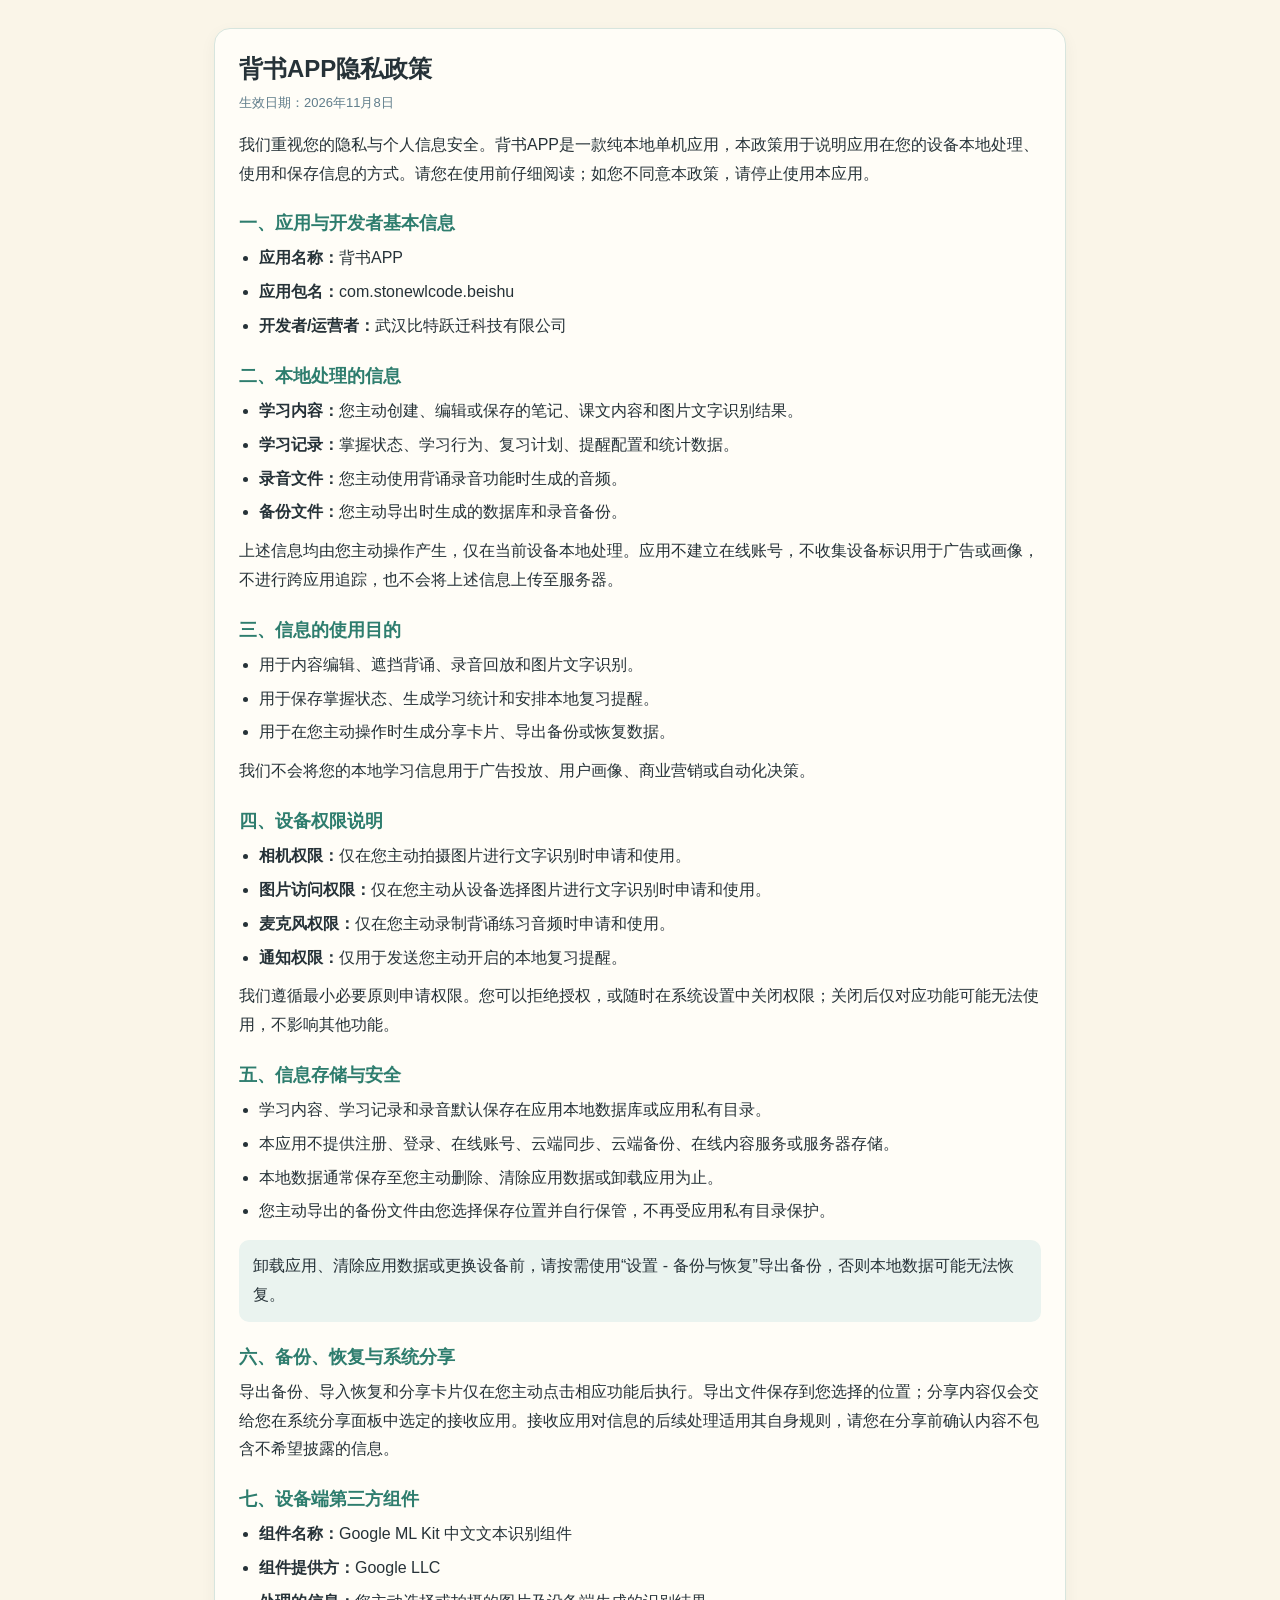
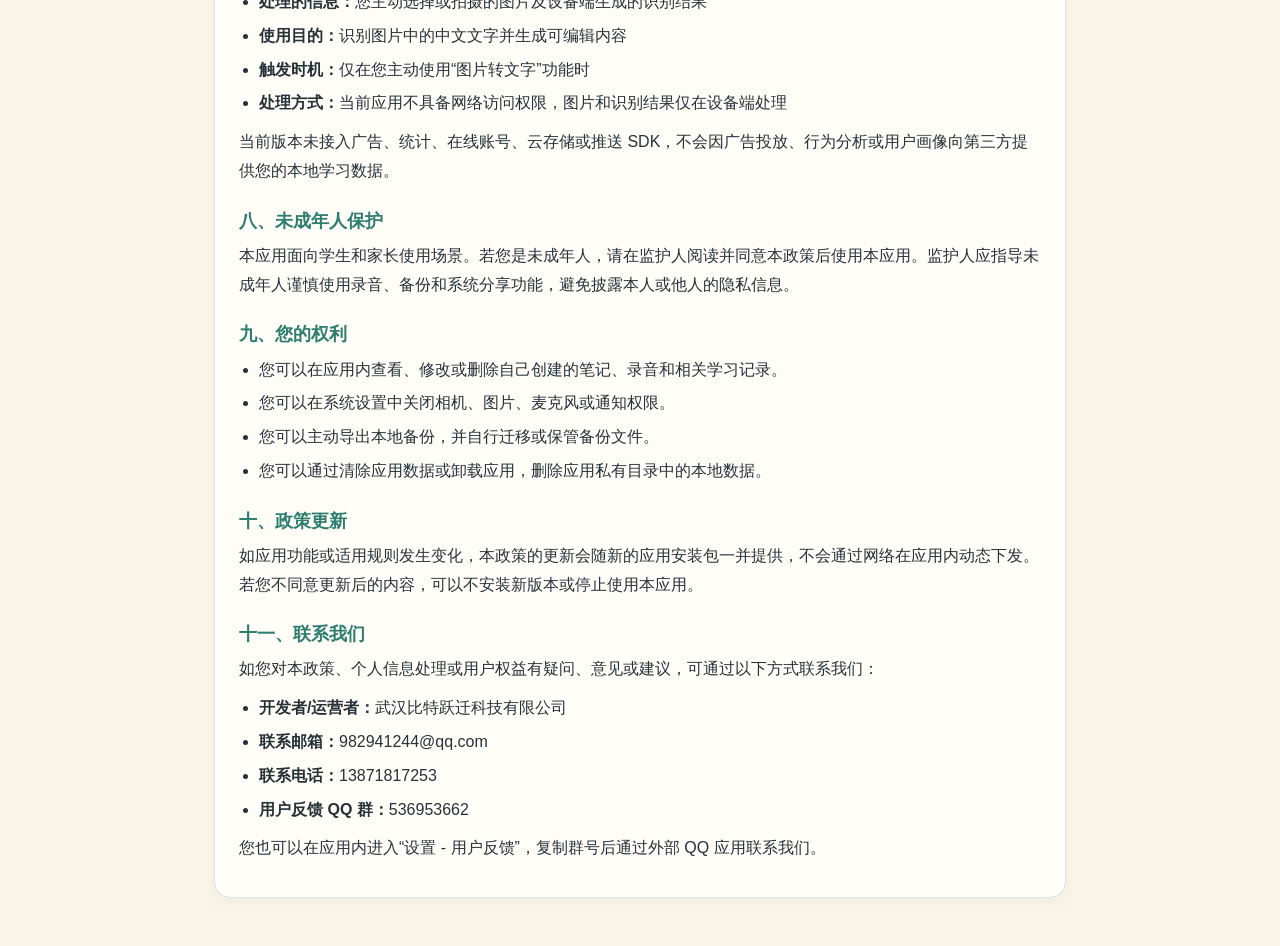
==== beishu/beishu_privacy_policy.html @ 4cb39d7a "背书APPV1.0.0和1.0.1版本隐私政策" ====
<!doctype html>
<html lang="zh-CN">
<head>
  <meta charset="utf-8" />
  <meta name="viewport" content="width=device-width, initial-scale=1, viewport-fit=cover" />
  <title>背书APP隐私政策</title>
  <style>
    :root{color-scheme:light;--ink:#263238;--muted:#607d8b;--primary:#2e7d6e;--paper:#faf5e8;--surface:#fffdf7;--border:#d7e5de;--notice:#eaf3ef}
    *{box-sizing:border-box}
    html{background:var(--paper)}
    body{margin:0;background:var(--paper);color:var(--ink);font-family:-apple-system,BlinkMacSystemFont,"PingFang SC","Microsoft YaHei",sans-serif;font-size:16px;line-height:1.8}
    .wrap{max-width:900px;margin:0 auto;padding:24px 16px 40px}
    .card{background:var(--surface);border:1px solid var(--border);border-radius:16px;padding:18px 16px;box-shadow:0 5px 16px rgba(38,50,56,.05)}
    h1{margin:0 0 6px;font-size:24px;line-height:1.35}
    h2{margin:22px 0 8px;color:var(--primary);font-size:18px;line-height:1.45}
    h3{margin:14px 0 5px;font-size:16px}
    p{margin:0 0 10px}
    ul{margin:7px 0 10px;padding-left:20px}
    li{margin:5px 0}
    .meta{margin-bottom:16px;color:var(--muted);font-size:13px}
    .notice{margin:14px 0;padding:12px 14px;border-radius:10px;background:var(--notice);color:var(--ink)}
    @media (min-width:600px){.wrap{padding:28px 24px 48px}.card{padding:24px}}
  </style>
</head>
<body>
<main class="wrap">
  <article class="card">
    <h1>背书APP隐私政策</h1>
    <p class="meta">生效日期：2026年11月8日</p>
    <p>我们重视您的隐私与个人信息安全。背书APP是一款纯本地单机应用，本政策用于说明应用在您的设备本地处理、使用和保存信息的方式。请您在使用前仔细阅读；如您不同意本政策，请停止使用本应用。</p>

    <h2>一、应用与开发者基本信息</h2>
    <ul>
      <li><strong>应用名称：</strong>背书APP</li>
      <li><strong>应用包名：</strong>com.stonewlcode.beishu</li>
      <li><strong>开发者/运营者：</strong>武汉比特跃迁科技有限公司</li>
    </ul>

    <h2>二、本地处理的信息</h2>
    <ul>
      <li><strong>学习内容：</strong>您主动创建、编辑或保存的笔记、课文内容和图片文字识别结果。</li>
      <li><strong>学习记录：</strong>掌握状态、学习行为、复习计划、提醒配置和统计数据。</li>
      <li><strong>录音文件：</strong>您主动使用背诵录音功能时生成的音频。</li>
      <li><strong>备份文件：</strong>您主动导出时生成的数据库和录音备份。</li>
    </ul>
    <p>上述信息均由您主动操作产生，仅在当前设备本地处理。应用不建立在线账号，不收集设备标识用于广告或画像，不进行跨应用追踪，也不会将上述信息上传至服务器。</p>

    <h2>三、信息的使用目的</h2>
    <ul>
      <li>用于内容编辑、遮挡背诵、录音回放和图片文字识别。</li>
      <li>用于保存掌握状态、生成学习统计和安排本地复习提醒。</li>
      <li>用于在您主动操作时生成分享卡片、导出备份或恢复数据。</li>
    </ul>
    <p>我们不会将您的本地学习信息用于广告投放、用户画像、商业营销或自动化决策。</p>

    <h2>四、设备权限说明</h2>
    <ul>
      <li><strong>相机权限：</strong>仅在您主动拍摄图片进行文字识别时申请和使用。</li>
      <li><strong>图片访问权限：</strong>仅在您主动从设备选择图片进行文字识别时申请和使用。</li>
      <li><strong>麦克风权限：</strong>仅在您主动录制背诵练习音频时申请和使用。</li>
      <li><strong>通知权限：</strong>仅用于发送您主动开启的本地复习提醒。</li>
    </ul>
    <p>我们遵循最小必要原则申请权限。您可以拒绝授权，或随时在系统设置中关闭权限；关闭后仅对应功能可能无法使用，不影响其他功能。</p>

    <h2>五、信息存储与安全</h2>
    <ul>
      <li>学习内容、学习记录和录音默认保存在应用本地数据库或应用私有目录。</li>
      <li>本应用不提供注册、登录、在线账号、云端同步、云端备份、在线内容服务或服务器存储。</li>
      <li>本地数据通常保存至您主动删除、清除应用数据或卸载应用为止。</li>
      <li>您主动导出的备份文件由您选择保存位置并自行保管，不再受应用私有目录保护。</li>
    </ul>
    <div class="notice">卸载应用、清除应用数据或更换设备前，请按需使用“设置 - 备份与恢复”导出备份，否则本地数据可能无法恢复。</div>

    <h2>六、备份、恢复与系统分享</h2>
    <p>导出备份、导入恢复和分享卡片仅在您主动点击相应功能后执行。导出文件保存到您选择的位置；分享内容仅会交给您在系统分享面板中选定的接收应用。接收应用对信息的后续处理适用其自身规则，请您在分享前确认内容不包含不希望披露的信息。</p>

    <h2>七、设备端第三方组件</h2>
    <ul>
      <li><strong>组件名称：</strong>Google ML Kit 中文文本识别组件</li>
      <li><strong>组件提供方：</strong>Google LLC</li>
      <li><strong>处理的信息：</strong>您主动选择或拍摄的图片及设备端生成的识别结果</li>
      <li><strong>使用目的：</strong>识别图片中的中文文字并生成可编辑内容</li>
      <li><strong>触发时机：</strong>仅在您主动使用“图片转文字”功能时</li>
      <li><strong>处理方式：</strong>当前应用不具备网络访问权限，图片和识别结果仅在设备端处理</li>
    </ul>
    <p>当前版本未接入广告、统计、在线账号、云存储或推送 SDK，不会因广告投放、行为分析或用户画像向第三方提供您的本地学习数据。</p>

    <h2>八、未成年人保护</h2>
    <p>本应用面向学生和家长使用场景。若您是未成年人，请在监护人阅读并同意本政策后使用本应用。监护人应指导未成年人谨慎使用录音、备份和系统分享功能，避免披露本人或他人的隐私信息。</p>

    <h2>九、您的权利</h2>
    <ul>
      <li>您可以在应用内查看、修改或删除自己创建的笔记、录音和相关学习记录。</li>
      <li>您可以在系统设置中关闭相机、图片、麦克风或通知权限。</li>
      <li>您可以主动导出本地备份，并自行迁移或保管备份文件。</li>
      <li>您可以通过清除应用数据或卸载应用，删除应用私有目录中的本地数据。</li>
    </ul>

    <h2>十、政策更新</h2>
    <p>如应用功能或适用规则发生变化，本政策的更新会随新的应用安装包一并提供，不会通过网络在应用内动态下发。若您不同意更新后的内容，可以不安装新版本或停止使用本应用。</p>

    <h2>十一、联系我们</h2>
    <p>如您对本政策、个人信息处理或用户权益有疑问、意见或建议，可通过以下方式联系我们：</p>
    <ul>
      <li><strong>开发者/运营者：</strong>武汉比特跃迁科技有限公司</li>
      <li><strong>联系邮箱：</strong>982941244@qq.com</li>
      <li><strong>联系电话：</strong>13871817253</li>
      <li><strong>用户反馈 QQ 群：</strong>536953662</li>
    </ul>
    <p>您也可以在应用内进入“设置 - 用户反馈”，复制群号后通过外部 QQ 应用联系我们。</p>
  </article>
</main>
</body>
</html>
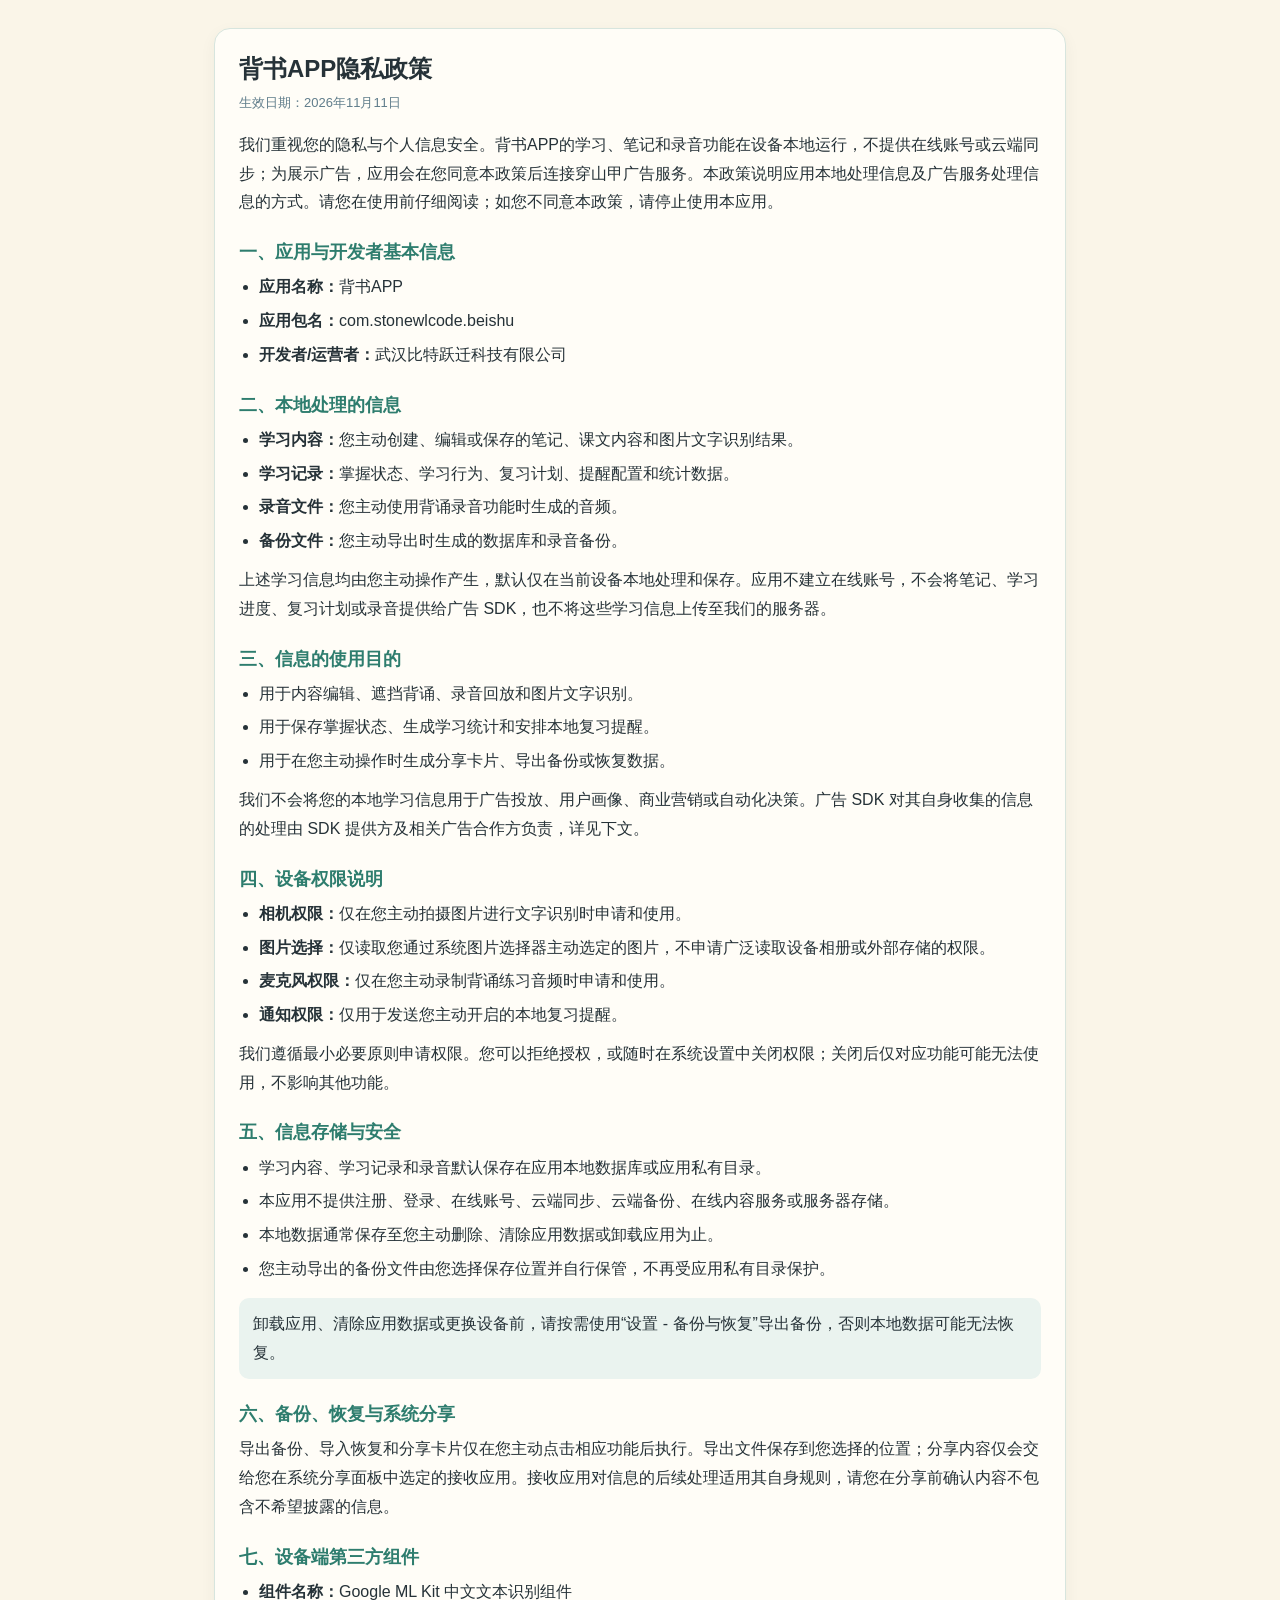
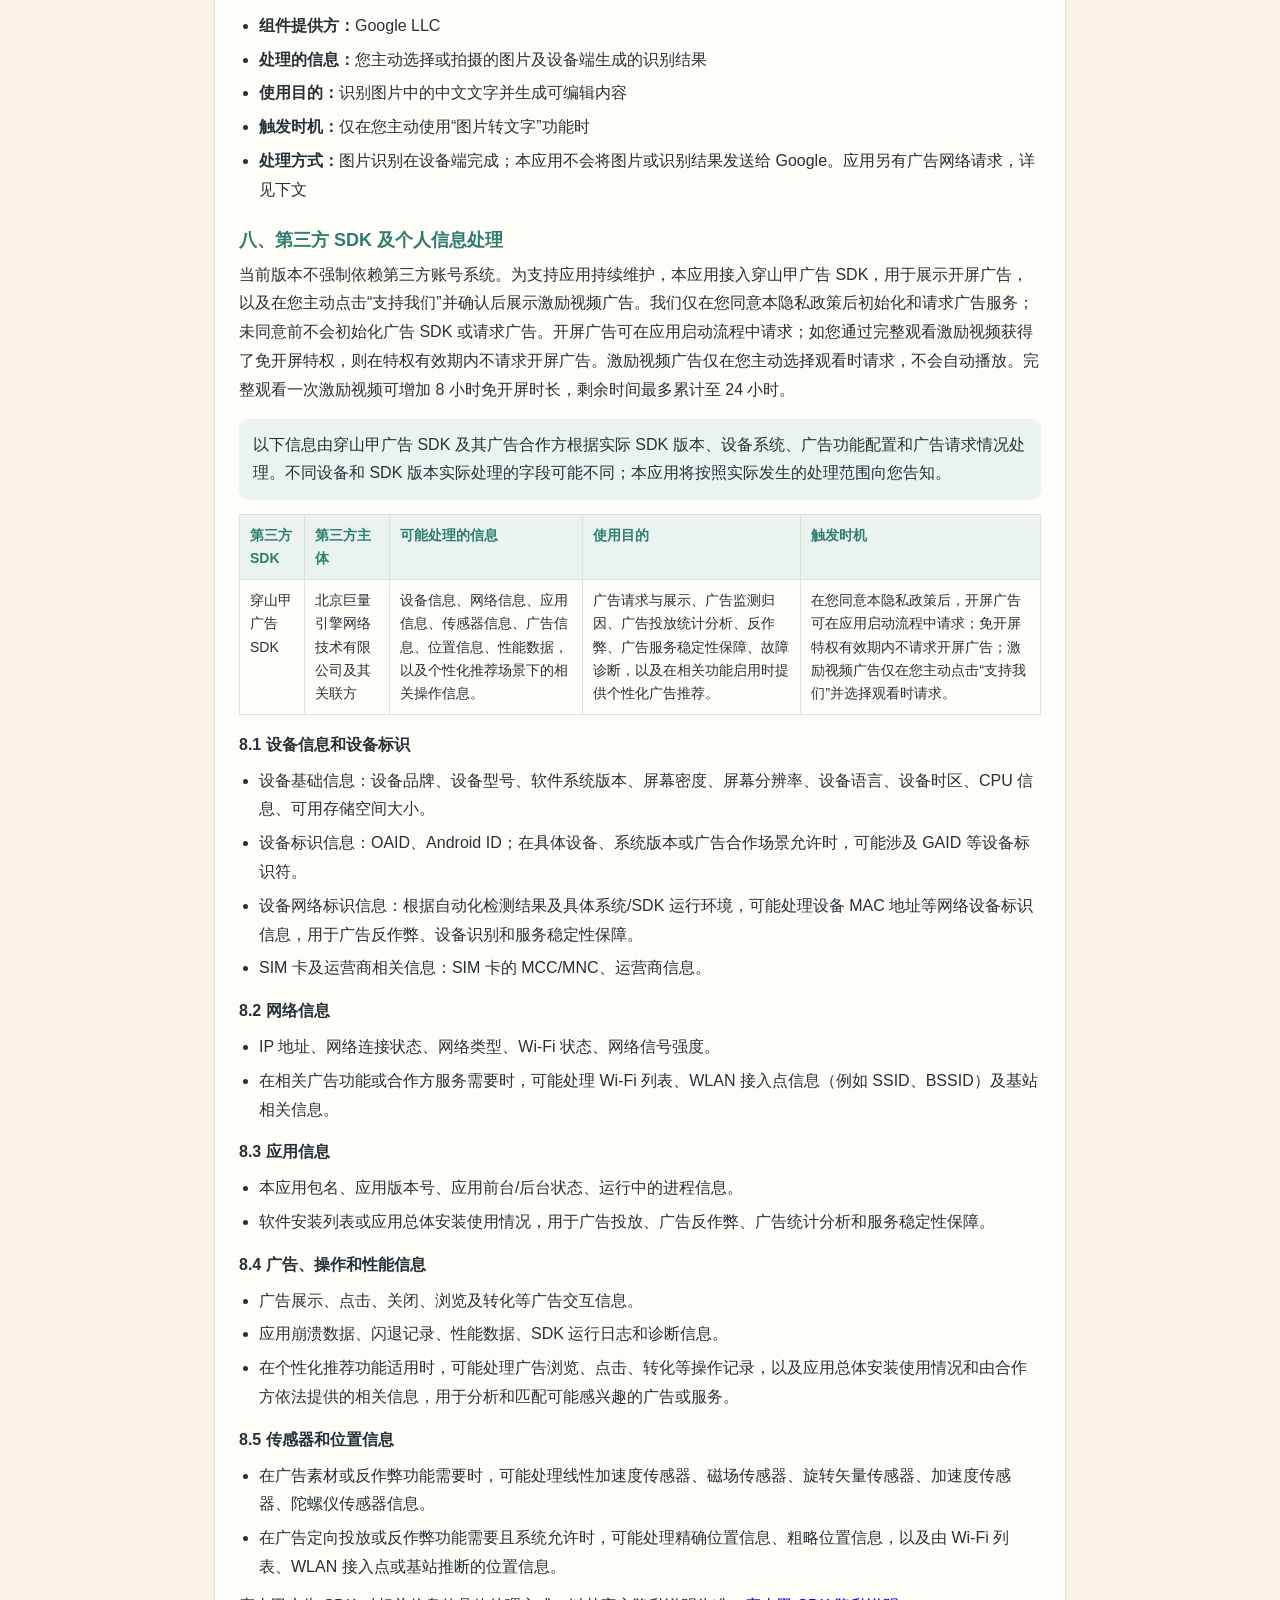
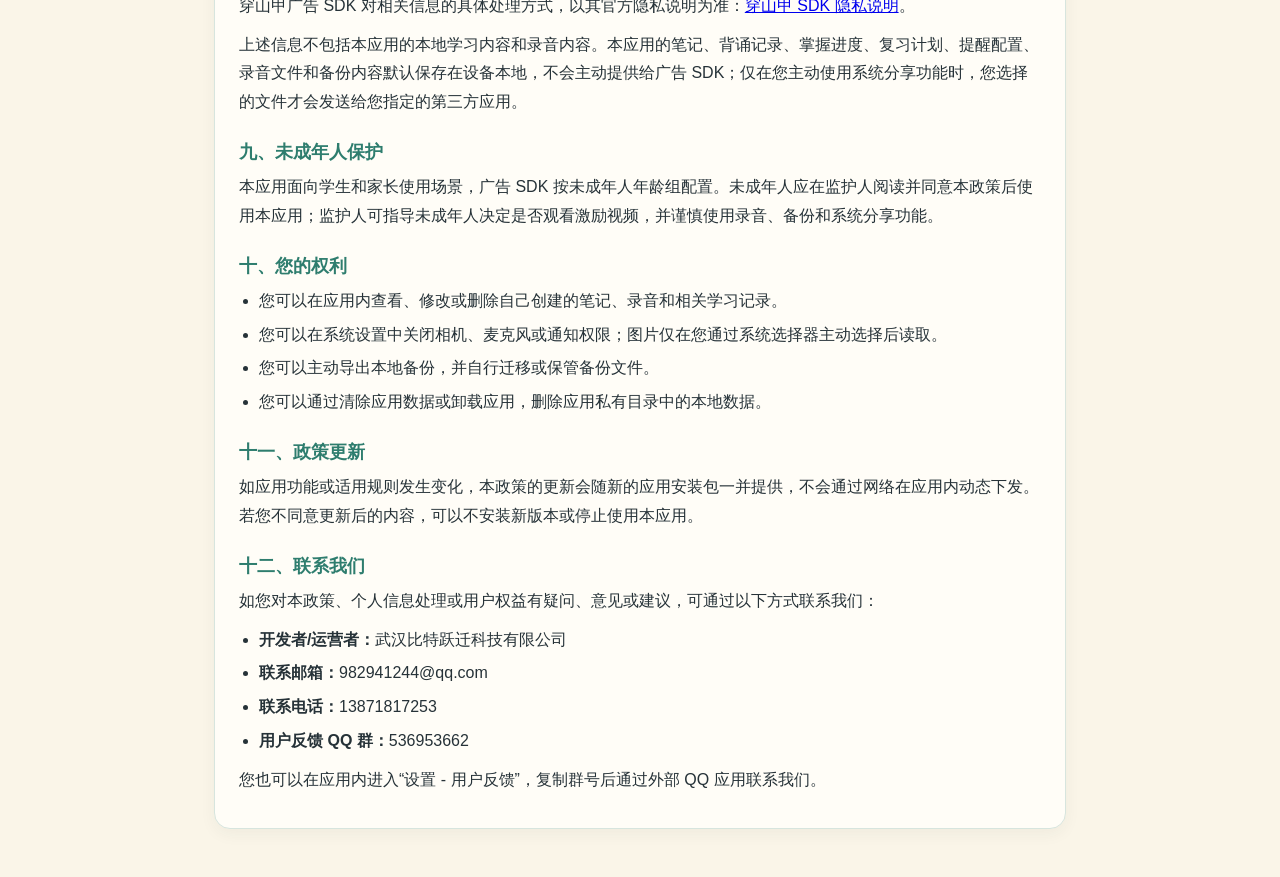
==== commit 927b27dc: "背书APPV1.0.2隐私政策" ====
--- a/beishu/beishu_privacy_policy.html
+++ b/beishu/beishu_privacy_policy.html
@@ -19,6 +19,10 @@
     li{margin:5px 0}
     .meta{margin-bottom:16px;color:var(--muted);font-size:13px}
     .notice{margin:14px 0;padding:12px 14px;border-radius:10px;background:var(--notice);color:var(--ink)}
+    .table-scroll{max-width:100%;overflow-x:auto;margin:10px 0 16px}
+    table{width:100%;min-width:680px;border-collapse:collapse;font-size:14px;line-height:1.65}
+    th,td{border:1px solid var(--border);padding:9px 10px;text-align:left;vertical-align:top}
+    th{background:var(--notice);color:var(--primary)}
     @media (min-width:600px){.wrap{padding:28px 24px 48px}.card{padding:24px}}
   </style>
 </head>
@@ -26,8 +30,8 @@
 <main class="wrap">
   <article class="card">
     <h1>背书APP隐私政策</h1>
-    <p class="meta">生效日期：2026年11月8日</p>
-    <p>我们重视您的隐私与个人信息安全。背书APP是一款纯本地单机应用，本政策用于说明应用在您的设备本地处理、使用和保存信息的方式。请您在使用前仔细阅读；如您不同意本政策，请停止使用本应用。</p>
+    <p class="meta">生效日期：2026年11月11日</p>
+    <p>我们重视您的隐私与个人信息安全。背书APP的学习、笔记和录音功能在设备本地运行，不提供在线账号或云端同步；为展示广告，应用会在您同意本政策后连接穿山甲广告服务。本政策说明应用本地处理信息及广告服务处理信息的方式。请您在使用前仔细阅读；如您不同意本政策，请停止使用本应用。</p>
 
     <h2>一、应用与开发者基本信息</h2>
     <ul>
@@ -43,7 +47,7 @@
       <li><strong>录音文件：</strong>您主动使用背诵录音功能时生成的音频。</li>
       <li><strong>备份文件：</strong>您主动导出时生成的数据库和录音备份。</li>
     </ul>
-    <p>上述信息均由您主动操作产生，仅在当前设备本地处理。应用不建立在线账号，不收集设备标识用于广告或画像，不进行跨应用追踪，也不会将上述信息上传至服务器。</p>
+    <p>上述学习信息均由您主动操作产生，默认仅在当前设备本地处理和保存。应用不建立在线账号，不会将笔记、学习进度、复习计划或录音提供给广告 SDK，也不将这些学习信息上传至我们的服务器。</p>
 
     <h2>三、信息的使用目的</h2>
     <ul>
@@ -51,12 +55,12 @@
       <li>用于保存掌握状态、生成学习统计和安排本地复习提醒。</li>
       <li>用于在您主动操作时生成分享卡片、导出备份或恢复数据。</li>
     </ul>
-    <p>我们不会将您的本地学习信息用于广告投放、用户画像、商业营销或自动化决策。</p>
+    <p>我们不会将您的本地学习信息用于广告投放、用户画像、商业营销或自动化决策。广告 SDK 对其自身收集的信息的处理由 SDK 提供方及相关广告合作方负责，详见下文。</p>
 
     <h2>四、设备权限说明</h2>
     <ul>
       <li><strong>相机权限：</strong>仅在您主动拍摄图片进行文字识别时申请和使用。</li>
-      <li><strong>图片访问权限：</strong>仅在您主动从设备选择图片进行文字识别时申请和使用。</li>
+      <li><strong>图片选择：</strong>仅读取您通过系统图片选择器主动选定的图片，不申请广泛读取设备相册或外部存储的权限。</li>
       <li><strong>麦克风权限：</strong>仅在您主动录制背诵练习音频时申请和使用。</li>
       <li><strong>通知权限：</strong>仅用于发送您主动开启的本地复习提醒。</li>
     </ul>
@@ -81,25 +85,81 @@
       <li><strong>处理的信息：</strong>您主动选择或拍摄的图片及设备端生成的识别结果</li>
       <li><strong>使用目的：</strong>识别图片中的中文文字并生成可编辑内容</li>
       <li><strong>触发时机：</strong>仅在您主动使用“图片转文字”功能时</li>
-      <li><strong>处理方式：</strong>当前应用不具备网络访问权限，图片和识别结果仅在设备端处理</li>
+      <li><strong>处理方式：</strong>图片识别在设备端完成；本应用不会将图片或识别结果发送给 Google。应用另有广告网络请求，详见下文</li>
     </ul>
-    <p>当前版本未接入广告、统计、在线账号、云存储或推送 SDK，不会因广告投放、行为分析或用户画像向第三方提供您的本地学习数据。</p>
 
-    <h2>八、未成年人保护</h2>
-    <p>本应用面向学生和家长使用场景。若您是未成年人，请在监护人阅读并同意本政策后使用本应用。监护人应指导未成年人谨慎使用录音、备份和系统分享功能，避免披露本人或他人的隐私信息。</p>
+    <h2>八、第三方 SDK 及个人信息处理</h2>
+    <p>当前版本不强制依赖第三方账号系统。为支持应用持续维护，本应用接入穿山甲广告 SDK，用于展示开屏广告，以及在您主动点击“支持我们”并确认后展示激励视频广告。我们仅在您同意本隐私政策后初始化和请求广告服务；未同意前不会初始化广告 SDK 或请求广告。开屏广告可在应用启动流程中请求；如您通过完整观看激励视频获得了免开屏特权，则在特权有效期内不请求开屏广告。激励视频广告仅在您主动选择观看时请求，不会自动播放。完整观看一次激励视频可增加 8 小时免开屏时长，剩余时间最多累计至 24 小时。</p>
+    <div class="notice">以下信息由穿山甲广告 SDK 及其广告合作方根据实际 SDK 版本、设备系统、广告功能配置和广告请求情况处理。不同设备和 SDK 版本实际处理的字段可能不同；本应用将按照实际发生的处理范围向您告知。</div>
+    <div class="table-scroll">
+      <table>
+        <tr>
+          <th>第三方 SDK</th>
+          <th>第三方主体</th>
+          <th>可能处理的信息</th>
+          <th>使用目的</th>
+          <th>触发时机</th>
+        </tr>
+        <tr>
+          <td>穿山甲广告 SDK</td>
+          <td>北京巨量引擎网络技术有限公司及其关联方</td>
+          <td>设备信息、网络信息、应用信息、传感器信息、广告信息、位置信息、性能数据，以及个性化推荐场景下的相关操作信息。</td>
+          <td>广告请求与展示、广告监测归因、广告投放统计分析、反作弊、广告服务稳定性保障、故障诊断，以及在相关功能启用时提供个性化广告推荐。</td>
+          <td>在您同意本隐私政策后，开屏广告可在应用启动流程中请求；免开屏特权有效期内不请求开屏广告；激励视频广告仅在您主动点击“支持我们”并选择观看时请求。</td>
+        </tr>
+      </table>
+    </div>
+    <h3>8.1 设备信息和设备标识</h3>
+    <ul>
+      <li>设备基础信息：设备品牌、设备型号、软件系统版本、屏幕密度、屏幕分辨率、设备语言、设备时区、CPU 信息、可用存储空间大小。</li>
+      <li>设备标识信息：OAID、Android ID；在具体设备、系统版本或广告合作场景允许时，可能涉及 GAID 等设备标识符。</li>
+      <li>设备网络标识信息：根据自动化检测结果及具体系统/SDK 运行环境，可能处理设备 MAC 地址等网络设备标识信息，用于广告反作弊、设备识别和服务稳定性保障。</li>
+      <li>SIM 卡及运营商相关信息：SIM 卡的 MCC/MNC、运营商信息。</li>
+    </ul>
 
-    <h2>九、您的权利</h2>
+    <h3>8.2 网络信息</h3>
+    <ul>
+      <li>IP 地址、网络连接状态、网络类型、Wi-Fi 状态、网络信号强度。</li>
+      <li>在相关广告功能或合作方服务需要时，可能处理 Wi-Fi 列表、WLAN 接入点信息（例如 SSID、BSSID）及基站相关信息。</li>
+    </ul>
+
+    <h3>8.3 应用信息</h3>
+    <ul>
+      <li>本应用包名、应用版本号、应用前台/后台状态、运行中的进程信息。</li>
+      <li>软件安装列表或应用总体安装使用情况，用于广告投放、广告反作弊、广告统计分析和服务稳定性保障。</li>
+    </ul>
+
+    <h3>8.4 广告、操作和性能信息</h3>
+    <ul>
+      <li>广告展示、点击、关闭、浏览及转化等广告交互信息。</li>
+      <li>应用崩溃数据、闪退记录、性能数据、SDK 运行日志和诊断信息。</li>
+      <li>在个性化推荐功能适用时，可能处理广告浏览、点击、转化等操作记录，以及应用总体安装使用情况和由合作方依法提供的相关信息，用于分析和匹配可能感兴趣的广告或服务。</li>
+    </ul>
+
+    <h3>8.5 传感器和位置信息</h3>
+    <ul>
+      <li>在广告素材或反作弊功能需要时，可能处理线性加速度传感器、磁场传感器、旋转矢量传感器、加速度传感器、陀螺仪传感器信息。</li>
+      <li>在广告定向投放或反作弊功能需要且系统允许时，可能处理精确位置信息、粗略位置信息，以及由 Wi-Fi 列表、WLAN 接入点或基站推断的位置信息。</li>
+    </ul>
+
+    <p>穿山甲广告 SDK 对相关信息的具体处理方式，以其官方隐私说明为准：<a href="https://www.csjplatform.com/privacy/partner">穿山甲 SDK 隐私说明</a>。</p>
+    <p>上述信息不包括本应用的本地学习内容和录音内容。本应用的笔记、背诵记录、掌握进度、复习计划、提醒配置、录音文件和备份内容默认保存在设备本地，不会主动提供给广告 SDK；仅在您主动使用系统分享功能时，您选择的文件才会发送给您指定的第三方应用。</p>
+
+    <h2>九、未成年人保护</h2>
+    <p>本应用面向学生和家长使用场景，广告 SDK 按未成年人年龄组配置。未成年人应在监护人阅读并同意本政策后使用本应用；监护人可指导未成年人决定是否观看激励视频，并谨慎使用录音、备份和系统分享功能。</p>
+
+    <h2>十、您的权利</h2>
     <ul>
       <li>您可以在应用内查看、修改或删除自己创建的笔记、录音和相关学习记录。</li>
-      <li>您可以在系统设置中关闭相机、图片、麦克风或通知权限。</li>
+      <li>您可以在系统设置中关闭相机、麦克风或通知权限；图片仅在您通过系统选择器主动选择后读取。</li>
       <li>您可以主动导出本地备份，并自行迁移或保管备份文件。</li>
       <li>您可以通过清除应用数据或卸载应用，删除应用私有目录中的本地数据。</li>
     </ul>
 
-    <h2>十、政策更新</h2>
+    <h2>十一、政策更新</h2>
     <p>如应用功能或适用规则发生变化，本政策的更新会随新的应用安装包一并提供，不会通过网络在应用内动态下发。若您不同意更新后的内容，可以不安装新版本或停止使用本应用。</p>
 
-    <h2>十一、联系我们</h2>
+    <h2>十二、联系我们</h2>
     <p>如您对本政策、个人信息处理或用户权益有疑问、意见或建议，可通过以下方式联系我们：</p>
     <ul>
       <li><strong>开发者/运营者：</strong>武汉比特跃迁科技有限公司</li>
